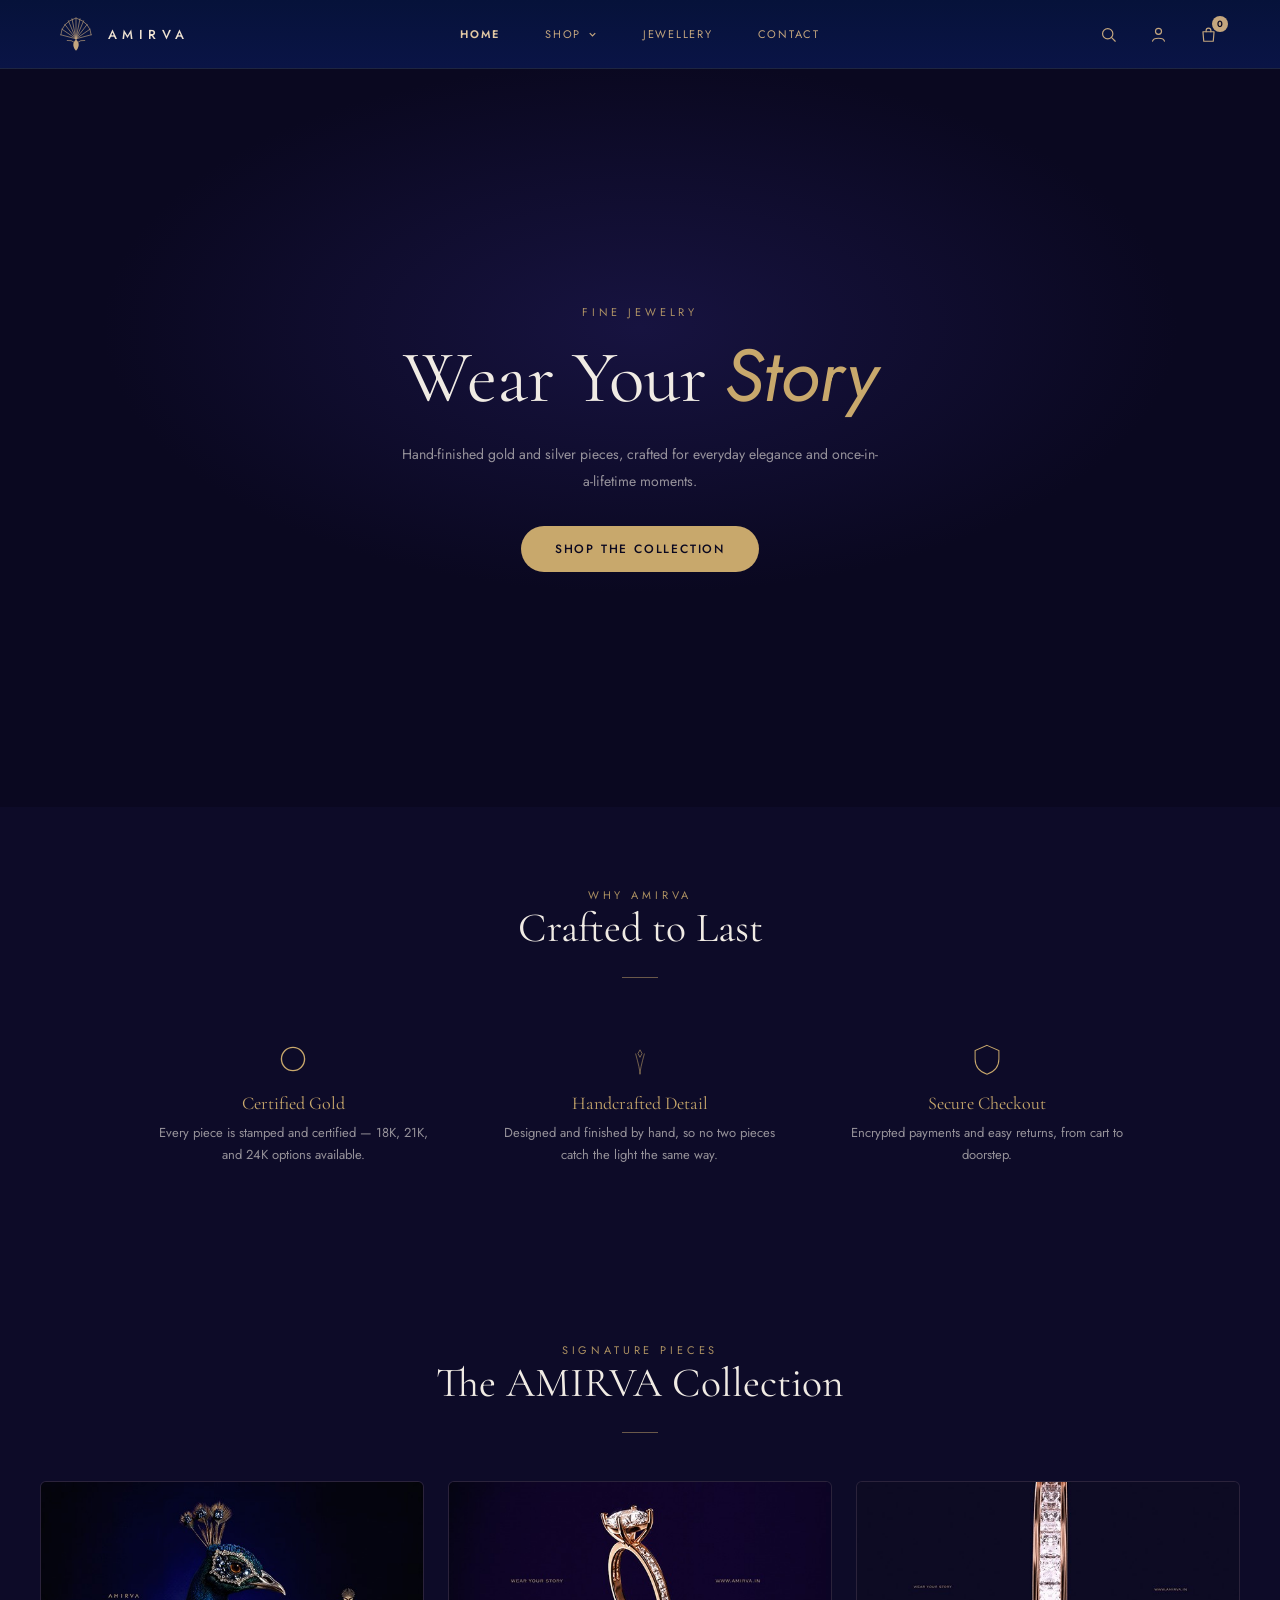
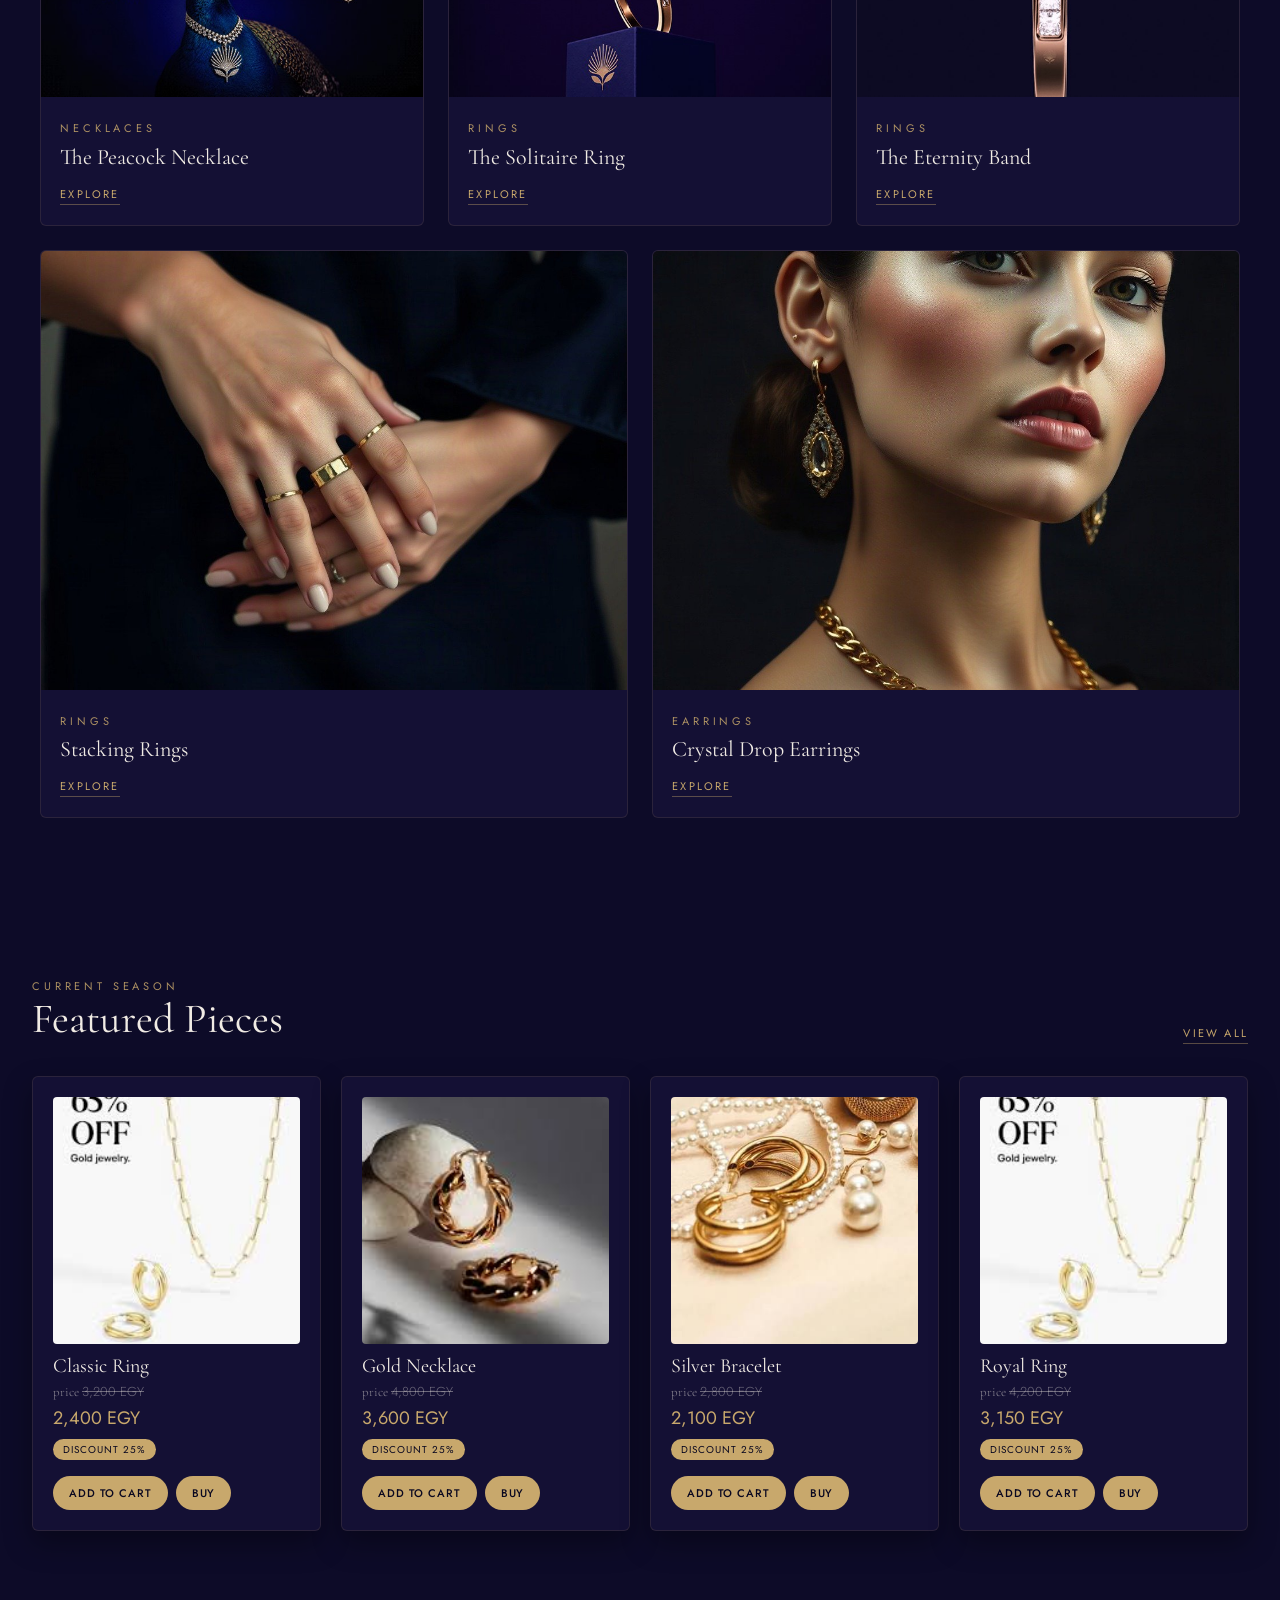
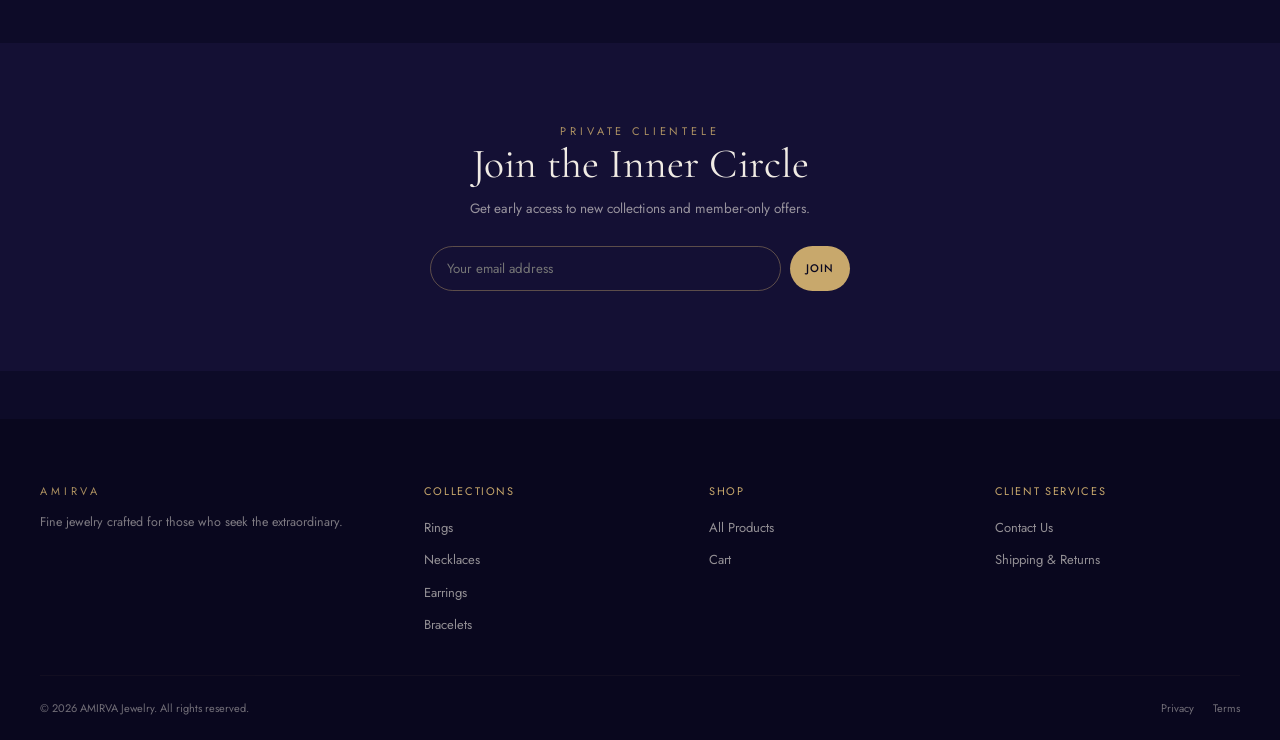
==== index.html @ 0272125b "Initial commit Co-Authored-By: Hagar <697389+hagar@users.noreply.github.com>" ====
<!DOCTYPE html>
<html lang="en">

<head>
    <meta charset="UTF-8">
    <meta name="viewport" content="width=device-width, initial-scale=1.0">
    <title>AMIRVA Jewelry — Home</title>
    <link rel="stylesheet" href="style.css">
</head>

<body>

    <div class="contariar">

        <header class="navbar">

            <a href="index.html" class="logo" aria-label="AMIRVA home">
                <svg class="logo-mark" viewBox="0 0 100 100" aria-hidden="true">
                    <g stroke="currentColor" stroke-width="1.6" stroke-linecap="round" fill="none">
                        <line x1="50" y1="62" x2="12" y2="52"/>
                        <line x1="50" y1="62" x2="15" y2="38"/>
                        <line x1="50" y1="62" x2="22" y2="26"/>
                        <line x1="50" y1="62" x2="31" y2="17"/>
                        <line x1="50" y1="62" x2="40" y2="12"/>
                        <line x1="50" y1="62" x2="50" y2="10"/>
                        <line x1="50" y1="62" x2="60" y2="12"/>
                        <line x1="50" y1="62" x2="69" y2="17"/>
                        <line x1="50" y1="62" x2="78" y2="26"/>
                        <line x1="50" y1="62" x2="85" y2="38"/>
                        <line x1="50" y1="62" x2="88" y2="52"/>
                        <path d="M12 52 Q14 22 50 10 Q86 22 88 52"/>
                    </g>
                    <path d="M50 64 C40 72 42 84 50 92 C58 84 60 72 50 64 Z" fill="currentColor"/>
                    <path d="M28 66 Q38 64 48 72 M72 66 Q62 64 52 72" stroke="currentColor" stroke-width="1.6" fill="none" stroke-linecap="round"/>
                </svg>
                <span class="logo-text">AMIRVA</span>
            </a>

            <nav class="nav-links" aria-label="Main">
                <ul>
                    <li><a href="index.html" class="active">Home</a></li>
                    <li class="has-drop">
                        <a href="web.html">Shop
                            <svg class="chev" viewBox="0 0 12 12" aria-hidden="true"><path d="M3 4.5 L6 7.5 L9 4.5" fill="none" stroke="currentColor" stroke-width="1.3"/></svg>
                        </a>
                        <ul class="drop">
                            <li><a href="web.html?category=rings">Rings</a></li>
                            <li><a href="web.html?category=necklaces">Necklaces</a></li>
                            <li><a href="web.html?category=earrings">Earrings</a></li>
                            <li><a href="web.html?category=bracelets">Bracelets</a></li>
                        </ul>
                    </li>
                    <li><a href="web.html">Jewellery</a></li>
                    <li><a href="#contact">Contact</a></li>
                </ul>
            </nav>

            <div class="nav-icons">
                <form class="nav-search" action="web.html" method="get" role="search">
                    <input class="search" type="search" name="q" placeholder="Search" aria-label="Search products">
                    <button type="button" class="icon-btn search-toggle" aria-label="Search">
                        <svg viewBox="0 0 24 24" aria-hidden="true"><circle cx="11" cy="11" r="6.5"/><path d="M16 16 L20.5 20.5"/></svg>
                    </button>
                </form>
                <a href="#" class="icon-btn" aria-label="Account">
                    <svg viewBox="0 0 24 24" aria-hidden="true"><circle cx="12" cy="8" r="3.8"/><path d="M4.5 20.5 C5.5 15.5 18.5 15.5 19.5 20.5"/></svg>
                </a>
                <a href="cart.html" class="icon-btn cart-link" aria-label="Cart">
                    <svg viewBox="0 0 24 24" aria-hidden="true"><path d="M5 8.5 H19 L18 20.5 H6 Z"/><path d="M9 8.5 V7 A3 3 0 0 1 15 7 V8.5"/></svg>
                    <span id="cart-count" class="cart-badge">0</span>
                </a>
            </div>

        </header>

        <section class="hero">
            <div class="hero-content">
                <div class="eyebrow">Fine Jewelry</div>
                <h1>Wear Your <em>Story</em></h1>
                <p>Hand-finished gold and silver pieces, crafted for everyday elegance and once-in-a-lifetime moments.</p>
                <a href="web.html" class="cta-btn">Shop the Collection</a>
            </div>
        </section>

        <section class="section">
            <div class="eyebrow">Why AMIRVA</div>
            <h2 class="section-title">Crafted to Last</h2>
            <div class="rule"></div>
            <div class="features">
                <div class="feature-card">
                    <svg viewBox="0 0 100 100" fill="none" xmlns="http://www.w3.org/2000/svg">
                        <circle cx="50" cy="50" r="34" stroke="#c8a86c" stroke-width="4" />
                    </svg>
                    <h3>Certified Gold</h3>
                    <p>Every piece is stamped and certified — 18K, 21K, and 24K options available.</p>
                </div>
                <div class="feature-card">
                    <svg viewBox="0 0 100 100" fill="none" xmlns="http://www.w3.org/2000/svg">
                        <path d="M50,23 L44,34 L50,45 L56,34 Z" stroke="#c8a86c" stroke-width="1.6" />
                        <path d="M37,34 Q50,80 50,95" stroke="#c8a86c" stroke-width="1.6" />
                        <path d="M63,34 Q50,80 50,95" stroke="#c8a86c" stroke-width="1.6" />
                    </svg>
                    <h3>Handcrafted Detail</h3>
                    <p>Designed and finished by hand, so no two pieces catch the light the same way.</p>
                </div>
                <div class="feature-card">
                    <svg viewBox="0 0 100 100" fill="none" xmlns="http://www.w3.org/2000/svg">
                        <path d="M50,10 L85,25 L85,50 C85,72 70,88 50,95 C30,88 15,72 15,50 L15,25 Z"
                            stroke="#c8a86c" stroke-width="3" />
                    </svg>
                    <h3>Secure Checkout</h3>
                    <p>Encrypted payments and easy returns, from cart to doorstep.</p>
                </div>
            </div>
        </section>

        <section class="section signature">
            <div class="eyebrow">Signature Pieces</div>
            <h2 class="section-title">The AMIRVA Collection</h2>
            <div class="rule"></div>
            <div class="signature-grid">
                <a href="web.html?category=necklaces" class="signature-card">
                    <img src="campaign-peacock.jpg" alt="Diamond fan pendant necklace worn by a peacock" loading="lazy">
                    <div class="signature-info">
                        <span class="eyebrow">Necklaces</span>
                        <h3>The Peacock Necklace</h3>
                        <span class="signature-link">Explore</span>
                    </div>
                </a>
                <a href="web.html?category=rings" class="signature-card">
                    <img src="campaign-solitaire.jpg" alt="Rose gold solitaire diamond ring on an AMIRVA box" loading="lazy">
                    <div class="signature-info">
                        <span class="eyebrow">Rings</span>
                        <h3>The Solitaire Ring</h3>
                        <span class="signature-link">Explore</span>
                    </div>
                </a>
                <a href="web.html?category=rings" class="signature-card">
                    <img src="campaign-band.jpg" alt="Close-up of a rose gold band set with princess-cut diamonds" loading="lazy">
                    <div class="signature-info">
                        <span class="eyebrow">Rings</span>
                        <h3>The Eternity Band</h3>
                        <span class="signature-link">Explore</span>
                    </div>
                </a>
                <a href="web.html?category=rings" class="signature-card signature-card--wide">
                    <img src="lifestyle-rings.jpg" alt="Hands wearing stacked gold rings" loading="lazy" style="object-position: 50% 55%;">
                    <div class="signature-info">
                        <span class="eyebrow">Rings</span>
                        <h3>Stacking Rings</h3>
                        <span class="signature-link">Explore</span>
                    </div>
                </a>
                <a href="web.html?category=earrings" class="signature-card signature-card--wide">
                    <img src="lifestyle-earrings.jpg" alt="Gold crystal drop earrings worn with a gold chain necklace" loading="lazy" style="object-position: 50% 65%;">
                    <div class="signature-info">
                        <span class="eyebrow">Earrings</span>
                        <h3>Crystal Drop Earrings</h3>
                        <span class="signature-link">Explore</span>
                    </div>
                </a>
            </div>
        </section>

              <section class="section" style="text-align:left; padding-left:0; padding-right:0;">
            <div class="featured-head">
                <div>
                    <div class="eyebrow">Current Season</div>
                    <h2 class="section-title" style="margin:0;">Featured Pieces</h2>
                </div>
                <a href="web.html">View All</a>
            </div>

            <div class="big-grid featured-grid" id="featured-grid"></div>
        </section>

	      <section class="section newsletter">
            <div class="eyebrow">Private Clientele</div>
            <h2 class="section-title">Join the Inner Circle</h2>
            <p class="section-sub">Get early access to new collections and member-only offers.</p>
            <form class="newsform" id="newsForm">
                <input type="email" placeholder="Your email address" required>
                <button type="submit">Join</button>
            </form>
        </section>

               <footer class="site-footer" id="contact">
            <div class="foot-grid">
                <div>
                    <div class="eyebrow" style="margin-bottom:.8rem;">AMIRVA</div>
                    <p>Fine jewelry crafted for those who seek the extraordinary.</p>
                </div>
                <div class="foot-col">
                    <div class="foot-col-title">Collections</div>
                    <ul>
                        <li><a href="web.html?category=rings">Rings</a></li>
                        <li><a href="web.html?category=necklaces">Necklaces</a></li>
                        <li><a href="web.html?category=earrings">Earrings</a></li>
                        <li><a href="web.html?category=bracelets">Bracelets</a></li>
                    </ul>
                </div>
                <div class="foot-col">
                    <div class="foot-col-title">Shop</div>
                    <ul>
                        <li><a href="web.html">All Products</a></li>
                        <li><a href="cart.html">Cart</a></li>
                    </ul>
                </div>
                <div class="foot-col">
                    <div class="foot-col-title">Client Services</div>
                    <ul>
                        <li><a href="#">Contact Us</a></li>
                        <li><a href="#">Shipping & Returns</a></li>
                    </ul>
                </div>
            </div>
            <div class="foot-bottom">
                <div class="copy">© 2026 AMIRVA Jewelry. All rights reserved.</div>
                <div class="legal"><a href="#">Privacy</a><a href="#">Terms</a></div>
            </div>
        </footer>

    </div>
    <script src="data.js"></script>
    <script src="utils.js"></script>
    <script src="cart.js"></script>
    <script src="nav.js"></script>

    <script>
               (function () {
            var grid = document.getElementById('featured-grid');
            if (typeof products === 'undefined' || !grid) return;

            var featured = products.slice().sort(function (a, b) {
                return b.discount - a.discount;
            }).slice(0, 4);

            grid.innerHTML = featured.map(productCardHTML).join('');

            grid.addEventListener('click', function (e) {
                var btn = e.target.closest('button[data-id]');
                if (!btn) return;
                addToCart(Number(btn.dataset.id), 1, null);
                if (btn.classList.contains('buy')) window.location.href = 'cart.html';
            });
        })();

                var form = document.getElementById('newsForm');
        form.addEventListener('submit', function (e) {
            e.preventDefault();
            var btn = form.querySelector('button');
            btn.textContent = 'Joined ✓';
            form.querySelector('input').value = '';
            setTimeout(function () { btn.textContent = 'Join'; }, 2500);
        });
    </script>

</body>

</html>
---- style.css ----
@import url('https://fonts.googleapis.com/css2?family=Cormorant+Garamond:ital,wght@0,300;0,400;0,500;1,300;1,400&family=Jost:wght@300;400;500;600&display=swap');

:root {
  --navy-deep: #0a0820;
  --navy: #0d0b28;
  --navy-panel: #141034;
  --navy-footer: #09071e;
  --gold: #c8a86c;
  --gold-light: #dab878;
  --cream: #f0ebe4;
  --tan: #c4a67e;
  --red: #c0392b;
}

* {
  margin: 0;
  padding: 0;
  box-sizing: border-box;
  font-family: 'Jost', Arial, Helvetica, sans-serif;
}

body {
  background-color: var(--navy);
  color: var(--cream);
}

a { color: inherit; }

h1, h2, h3, .serif {
  font-family: 'Cormorant Garamond', Georgia, 'Times New Roman', serif;
  font-weight: 400;
}

.eyebrow {
  font-size: 11px;
  letter-spacing: .35em;
  text-transform: uppercase;
  color: var(--gold);
  opacity: .85;
}

.rule {
  width: 36px;
  height: 1px;
  background: var(--gold);
  opacity: .5;
  margin: 1.5rem auto;
  border: none;
}

.contariar {
  background-color: var(--navy) !important;
  min-height: 100vh;
  width: 100%;
}

/* ---------- Navbar ---------- */
.navbar {
  position: sticky;
  top: 0;
  z-index: 100;
  display: grid;
  grid-template-columns: 1fr auto 1fr;
  align-items: center;
  padding: 14px 3.5rem;
  background: linear-gradient(180deg, #06123a 0%, #0a1446 100%) !important;
  border-bottom: 1px solid rgba(200, 168, 108, .12);
}

.nav-links ul {
  display: flex;
  justify-content: center;
  align-items: center;
  gap: 2.8rem;
  list-style: none;
}
.nav-links a {
  display: inline-flex;
  align-items: center;
  gap: 6px;
  text-decoration: none;
  color: var(--tan);
  font-size: 11px;
  font-weight: 400;
  letter-spacing: .16em;
  text-transform: uppercase;
  padding: 8px 0;
  transition: color .2s ease;
}
.nav-links a:hover,
.nav-links a:focus-visible { color: var(--gold-light); }
.nav-links a.active { font-weight: 600; color: #e2c9a4; }
.nav-links .chev { width: 11px; height: 11px; }

.has-drop { position: relative; }
.has-drop .drop {
  position: absolute;
  top: 100%;
  left: -1rem;
  min-width: 170px;
  display: flex;
  flex-direction: column;
  gap: 0;
  padding: .6rem 0;
  background: var(--navy-deep);
  border: 1px solid rgba(200, 168, 108, .18);
  border-radius: 6px;
  opacity: 0;
  visibility: hidden;
  transform: translateY(6px);
  transition: opacity .2s ease, transform .2s ease, visibility .2s;
}
.has-drop .drop a { padding: 8px 1rem; width: 100%; }
.has-drop:hover .drop,
.has-drop:focus-within .drop { opacity: 1; visibility: visible; transform: translateY(0); }
.has-drop:hover .chev,
.has-drop:focus-within .chev { transform: rotate(180deg); }
.chev { transition: transform .2s ease; }

.logo {
  justify-self: start;
  display: flex;
  flex-direction: row;
  align-items: center;
  gap: 12px;
  text-decoration: none;
  color: var(--tan);
  padding: 0;
}
.logo-mark { width: 40px; height: 40px; color: var(--tan); }
.logo-text {
  font-family: 'Jost', sans-serif;
  font-size: 13px;
  font-weight: 500;
  letter-spacing: .42em;
  margin-right: -.42em; /* keeps tracked text optically centered */
  color: #efe3d2;
}

.nav-icons {
  display: flex;
  justify-content: flex-end;
  align-items: center;
  gap: 1.1rem;
}
.icon-btn,
.navbar .icon-btn {
  position: relative;
  display: inline-grid;
  place-items: center;
  width: 32px;
  height: 32px;
  padding: 0;
  border-radius: 50%;
  background: transparent !important;
  color: var(--tan) !important;
  text-decoration: none;
}
.icon-btn:hover { color: var(--gold-light) !important; }
.icon-btn svg {
  width: 19px;
  height: 19px;
  fill: none;
  stroke: currentColor;
  stroke-width: 1.5;
  stroke-linecap: round;
  stroke-linejoin: round;
}
.cart-badge {
  position: absolute;
  top: -2px;
  right: -4px;
  min-width: 16px;
  height: 16px;
  padding: 0 4px;
  border-radius: 10px;
  background: var(--tan);
  color: var(--navy-deep);
  font-size: 9px;
  font-weight: 600;
  line-height: 16px;
  text-align: center;
}

.nav-search { display: flex; align-items: center; }
.nav-search .search {
  width: 0;
  padding: 7px 0;
  margin: 0;
  border-color: transparent;
  opacity: 0;
  transition: width .3s ease, padding .3s ease, opacity .2s ease, border-color .3s ease;
}
.nav-search.open .search {
  width: 180px;
  padding: 7px 14px;
  margin-right: 4px;
  opacity: 1;
  border-color: rgba(200, 168, 108, .4);
}

.navbar a:focus-visible,
.navbar button:focus-visible {
  outline: 1px solid var(--gold);
  outline-offset: 4px;
}

button {
  padding: 9px 16px;
  border: none;
  border-radius: 30px;
  background-color: var(--gold) !important;
  color: var(--navy-deep) !important;
  font-size: 11px;
  font-weight: 500;
  letter-spacing: .08em;
  text-transform: uppercase;
  box-shadow: none !important;
  cursor: pointer;
  transition: background-color .2s ease;
}
button:hover {
  background-color: var(--gold-light) !important;
  letter-spacing: .1px;
}
.remove-btn { background-color: var(--red) !important; color: var(--cream) !important; }
.remove-btn:hover { background-color: #e0574a !important; }

.big-grid {
  display: grid;
  grid-template-columns: repeat(5, 1fr);
  gap: 20px;
  padding: 0 2rem 2rem;
}

.image, .cart-item {
  padding: 20px;
  background-color: var(--navy-panel) !important;
  border: 1px solid rgba(200, 168, 108, .12);
  box-shadow: 0 12px 28px rgba(0, 0, 0, .35) !important;
  transition: transform .3s ease, border-color .3s ease;
  border-radius: 6px;
}
.image:hover { transform: translateY(-4px); border-color: rgba(200, 168, 108, .35); }

.image { display: flex; flex-direction: column; align-items: flex-start; }
.image img {
  width: 100%;
  aspect-ratio: 1 / 1;
  object-fit: cover;
  border-radius: 4px;
  background: var(--navy-deep);
}
.card-actions { display: flex; gap: 8px; margin-top: 12px; flex-wrap: wrap; }

.image h2 { color: var(--cream); font-size: 20px; margin: 10px 0 4px; }
.image h3 { color: rgba(240, 235, 228, .55); font-weight: 300; font-size: 13px; }
.image h3 del { color: rgba(240, 235, 228, .4); }

.image h1, .image h1.salse {
  background: transparent !important;
  color: var(--gold) !important;
  font-family: 'Jost', sans-serif;
  font-size: 18px !important;
  margin: 4px 0;
}

.image mark {
  display: inline-flex !important;
  width: fit-content;
  background-color: var(--gold) !important;
  color: var(--navy-deep) !important;
  font-size: 10px !important;
  letter-spacing: .1em;
  text-transform: uppercase;
  padding: 3px 10px;
  border-radius: 20px;
  margin: 4px 0;
}

.cart-item-info p { color: rgba(240, 235, 228, .6); }

/* ---------- Shop page ---------- */
.shop-head { padding: 3.5rem 2rem 2rem; text-align: center; }
.shop-head .section-title { margin-top: .6rem; }
.show-all {
  display: inline-block;
  margin-top: .4rem;
  color: var(--gold);
  font-size: 11px;
  letter-spacing: .2em;
  text-transform: uppercase;
  text-decoration: none;
  border-bottom: 1px solid rgba(200, 168, 108, .4);
}
.show-all[hidden] { display: none; }
.shop-tools {
  display: flex;
  justify-content: space-between;
  align-items: center;
  flex-wrap: wrap;
  gap: 1rem;
  max-width: 1200px;
  margin: 2rem auto 0;
}
.sort { display: flex; gap: 8px; flex-wrap: wrap; }
.sort-btn {
  background: transparent !important;
  color: var(--cream) !important;
  border: 1px solid rgba(200, 168, 108, .35);
}
.sort-btn:hover { background: rgba(200, 168, 108, .12) !important; }
.sort-btn.active,
.sort-btn.active:hover { background: var(--gold) !important; color: var(--navy-deep) !important; border-color: var(--gold); }
.shop-search {
  width: min(260px, 100%);
  padding: 9px 16px;
  border: 1px solid rgba(200, 168, 108, .4);
  border-radius: 20px;
  background: transparent;
  color: var(--cream);
  outline: none;
}
.shop-search::placeholder { color: rgba(240, 235, 228, .5); }
.shop-search:focus { background: rgba(200, 168, 108, .08); }
.no-results { text-align: center; opacity: .6; padding: 2rem; }
.no-results[hidden] { display: none; }

.featured-grid { grid-template-columns: repeat(4, 1fr); }

/* ---------- Signature pieces (home) ---------- */
.signature-grid {
  display: grid;
  grid-template-columns: repeat(6, 1fr);
  gap: 1.5rem;
  max-width: 1200px;
  margin: 3rem auto 0;
  text-align: left;
}
.signature-card {
  grid-column: span 2;
  display: block;
  text-decoration: none;
  color: var(--cream);
  background: var(--navy-panel);
  border: 1px solid rgba(200, 168, 108, .12);
  border-radius: 6px;
  overflow: hidden;
  transition: border-color .3s ease;
}
.signature-card img {
  display: block;
  width: 100%;
  aspect-ratio: 600 / 338;
  object-fit: cover;
}
.signature-card--wide { grid-column: span 3; }
.signature-card--wide img { aspect-ratio: 4 / 3; }
.signature-info { padding: 1.1rem 1.2rem 1.3rem; }
.signature-info h3 { font-size: 22px; margin: .35rem 0 .7rem; }
.signature-link {
  font-size: 11px;
  letter-spacing: .2em;
  text-transform: uppercase;
  color: var(--gold);
  border-bottom: 1px solid rgba(200, 168, 108, .4);
  padding-bottom: 2px;
}
.signature-card:hover,
.signature-card:focus-visible { border-color: rgba(200, 168, 108, .45); outline: none; }
.signature-card:hover .signature-link { border-color: var(--gold); }

/* ---------- Toast (used on every page by utils.js) ---------- */
#toast {
  position: fixed;
  bottom: 24px;
  left: 50%;
  transform: translateX(-50%) translateY(20px);
  background: var(--navy-deep);
  color: var(--cream);
  border: 1px solid var(--gold);
  padding: 12px 22px;
  border-radius: 30px;
  font-size: 13px;
  letter-spacing: .04em;
  opacity: 0;
  transition: opacity .3s ease, transform .3s ease;
  pointer-events: none;
  z-index: 999;
}
#toast.show { opacity: 1; transform: translateX(-50%) translateY(0); }
@media (prefers-reduced-motion: reduce) {
  #toast, .image, .has-drop .drop, .nav-search .search { transition: none; }
}

.cart-summary {
  background-color: var(--navy-panel) !important;
  border: 1px solid rgba(200, 168, 108, .15);
}
.discount-form input {
  background: transparent;
  border: 1px solid rgba(200, 168, 108, .4);
  color: var(--cream);
}
.error-text { color: #e0574a !important; }

.hero {
  position: relative;
  min-height: 82vh;
  display: flex;
  align-items: center;
  justify-content: center;
  text-align: center;
  overflow: hidden;
  background:
    radial-gradient(ellipse 70% 60% at 50% 35%, #171340 0%, transparent 60%),
    var(--navy-deep);
  padding: 2rem 1.5rem;
}
.hero-content { position: relative; z-index: 2; max-width: 760px; }
.hero h1 {
  font-size: clamp(2.4rem, 6vw, 4.6rem);
  line-height: 1.1;
  color: var(--cream);
  margin: 1rem 0 1.4rem;
}
.hero h1 em { color: var(--gold); font-style: italic; }
.hero p { font-size: 14px; line-height: 1.9; opacity: .6; max-width: 480px; margin: 0 auto 2rem; }
.hero .cta-btn {
  display: inline-block;
  padding: 14px 34px;
  background: var(--gold);
  color: var(--navy-deep);
  text-decoration: none;
  border-radius: 30px;
  font-size: 12px;
  letter-spacing: .15em;
  text-transform: uppercase;
  font-weight: 500;
  transition: background-color .2s ease;
}
.hero .cta-btn:hover { background: var(--gold-light); }

.section { padding: 5rem 1.5rem; text-align: center; }
.section-title { font-size: clamp(1.8rem, 4vw, 2.6rem); margin-bottom: .5rem; }
.section-sub { max-width: 560px; margin: 0 auto; font-size: 13.5px; opacity: .6; line-height: 1.8; }

.features {
  display: grid;
  grid-template-columns: repeat(3, 1fr);
  gap: 2.5rem;
  max-width: 1000px;
  margin: 3rem auto 0;
}
.feature-card { padding: 1rem; }
.feature-card svg { width: 34px; height: 34px; margin: 0 auto 1rem; display: block; }
.feature-card h3 { font-size: 18px; color: var(--gold); margin-bottom: .5rem; }
.feature-card p { font-size: 13px; opacity: .6; line-height: 1.7; }

.featured-head {
  display: flex;
  justify-content: space-between;
  align-items: flex-end;
  padding: 0 2rem;
  margin-bottom: 2rem;
  text-align: left;
}
.featured-head a {
  text-decoration: none;
  color: var(--gold);
  font-size: 11px;
  letter-spacing: .2em;
  text-transform: uppercase;
  border-bottom: 1px solid rgba(200, 168, 108, .4);
  padding-bottom: 2px;
}

.newsletter { background: var(--navy-panel); }
.newsform {
  display: flex;
  gap: .6rem;
  max-width: 420px;
  margin: 1.5rem auto 0;
}
.newsform input {
  flex: 1;
  padding: 12px 16px;
  border-radius: 30px;
  border: 1px solid rgba(200, 168, 108, .4);
  background: transparent;
  color: var(--cream);
  outline: none;
}

.site-footer {
  background: var(--navy-footer);
  padding: 4rem 2rem 1.5rem;
  margin-top: 3rem;
}
.foot-grid {
  display: grid;
  grid-template-columns: 1.4fr 1fr 1fr 1fr;
  gap: 2.5rem;
  max-width: 1200px;
  margin: 0 auto 2.5rem;
  text-align: left;
}
.foot-grid p { font-size: 12.5px; opacity: .5; line-height: 1.8; }
.foot-col-title {
  font-size: 11px;
  letter-spacing: .15em;
  text-transform: uppercase;
  color: var(--gold);
  margin-bottom: 1rem;
}
.foot-col ul { list-style: none; display: flex; flex-direction: column; gap: .6rem; }
.foot-col ul li a { text-decoration: none; color: var(--cream); opacity: .6; font-size: 13px; }
.foot-col ul li a:hover { opacity: 1; color: var(--gold); }
.foot-bottom {
  max-width: 1200px;
  margin: 0 auto;
  padding-top: 1.5rem;
  border-top: 1px solid rgba(200, 168, 108, .1);
  display: flex;
  justify-content: space-between;
  flex-wrap: wrap;
  gap: 1rem;
  font-size: 11px;
  opacity: .45;
}
.foot-bottom .legal { display: flex; gap: 1.2rem; }
.foot-bottom .legal a { text-decoration: none; color: var(--cream); }

@media (max-width: 1000px) {
  .navbar { padding: 12px 1.5rem; }
  .nav-links ul { gap: 1.4rem; }
  .nav-search.open .search { width: 130px; }
}
@media (max-width: 760px) {
  .navbar {
    grid-template-columns: 1fr auto;
    grid-template-areas: "logo icons" "links links";
    row-gap: 8px;
  }
  .logo { grid-area: logo; gap: 10px; }
  .logo-mark { width: 34px; height: 34px; }
  .nav-icons { grid-area: icons; }
  .nav-links { grid-area: links; overflow-x: auto; }
  .nav-links ul { gap: 1.4rem; justify-content: center; }
  .has-drop .drop { display: none; }
  .nav-search.open .search { width: 110px; }
}

@media (max-width: 1200px) {
  .big-grid { grid-template-columns: repeat(4, 1fr); }
}
@media (max-width: 1000px) and (min-width: 700px) {
  .big-grid, .featured-grid { grid-template-columns: repeat(3, 1fr); }
  .signature-card, .signature-card--wide { grid-column: span 3; }
  .signature-grid > :nth-child(3) { grid-column: 1 / -1; }
  .signature-grid > :nth-child(3) img { aspect-ratio: 16 / 7; }
  .features { grid-template-columns: 1fr; }
  .foot-grid { grid-template-columns: 1fr 1fr; }
}
@media (max-width: 699px) {
  .big-grid, .featured-grid { grid-template-columns: repeat(2, 1fr); gap: 12px; padding: 0 1rem 2rem; }
  .image { padding: 12px; }
  .shop-tools { justify-content: center; }
  .signature-card, .signature-card--wide,
  .signature-grid > :nth-child(3) { grid-column: 1 / -1; }
  .signature-grid > :nth-child(3) img { aspect-ratio: 600 / 338; }
  .features { grid-template-columns: 1fr; }
  .foot-grid { grid-template-columns: 1fr; }
  .featured-head { flex-direction: column; align-items: flex-start; gap: .8rem; }
}
@media (max-width: 420px) {
  .big-grid, .featured-grid { grid-template-columns: 1fr; }
}
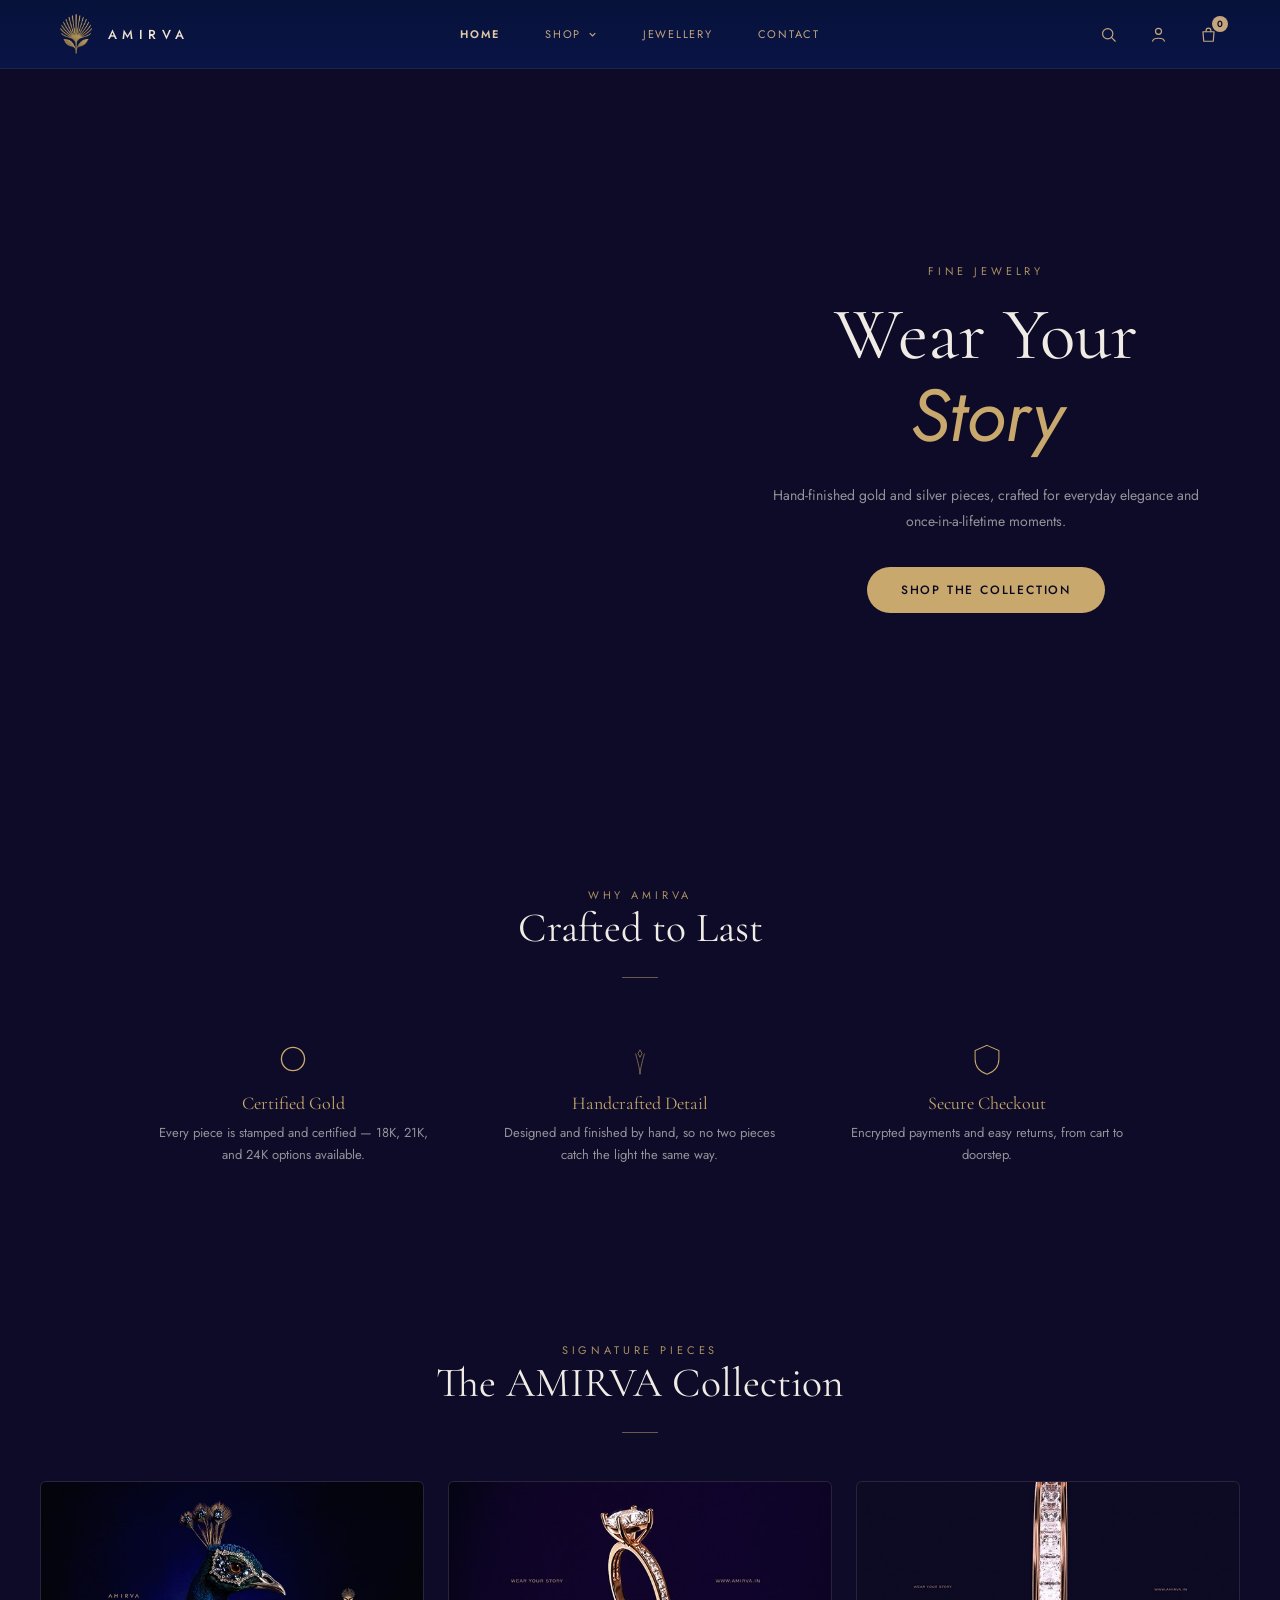
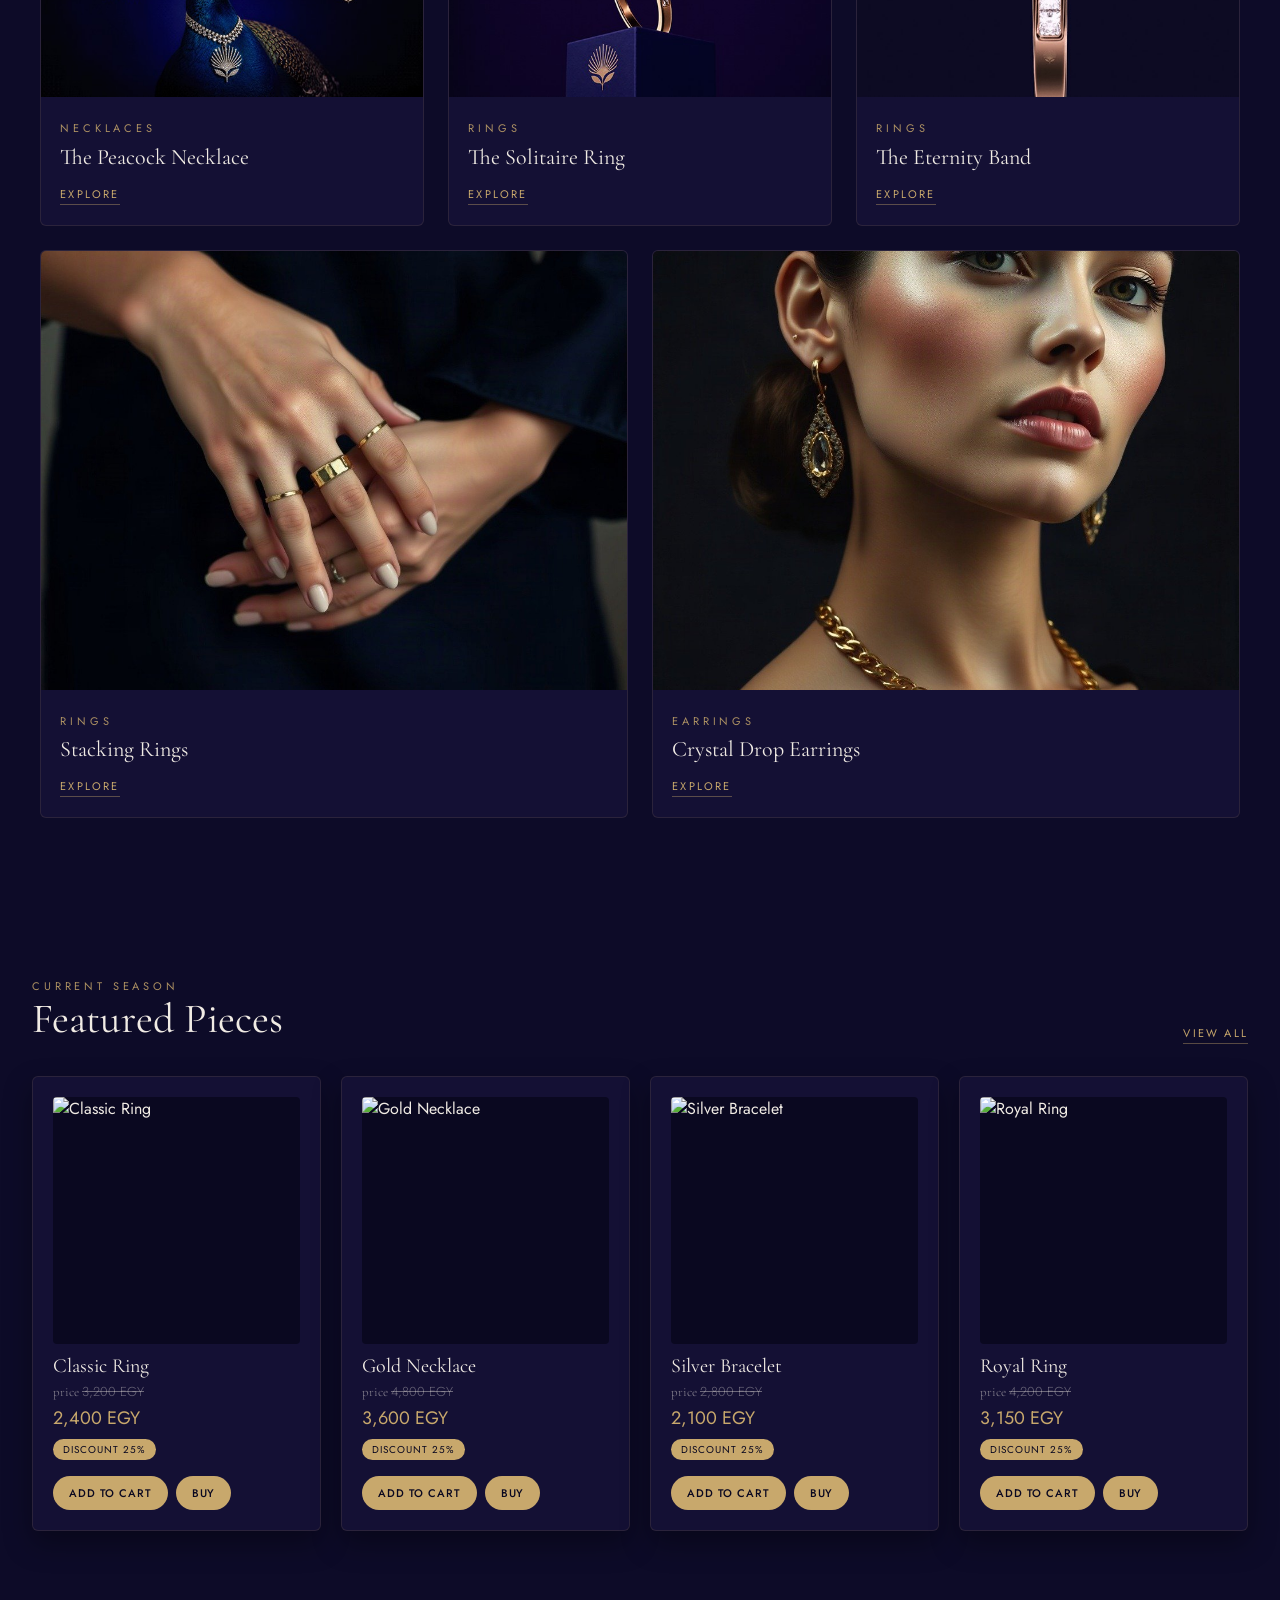
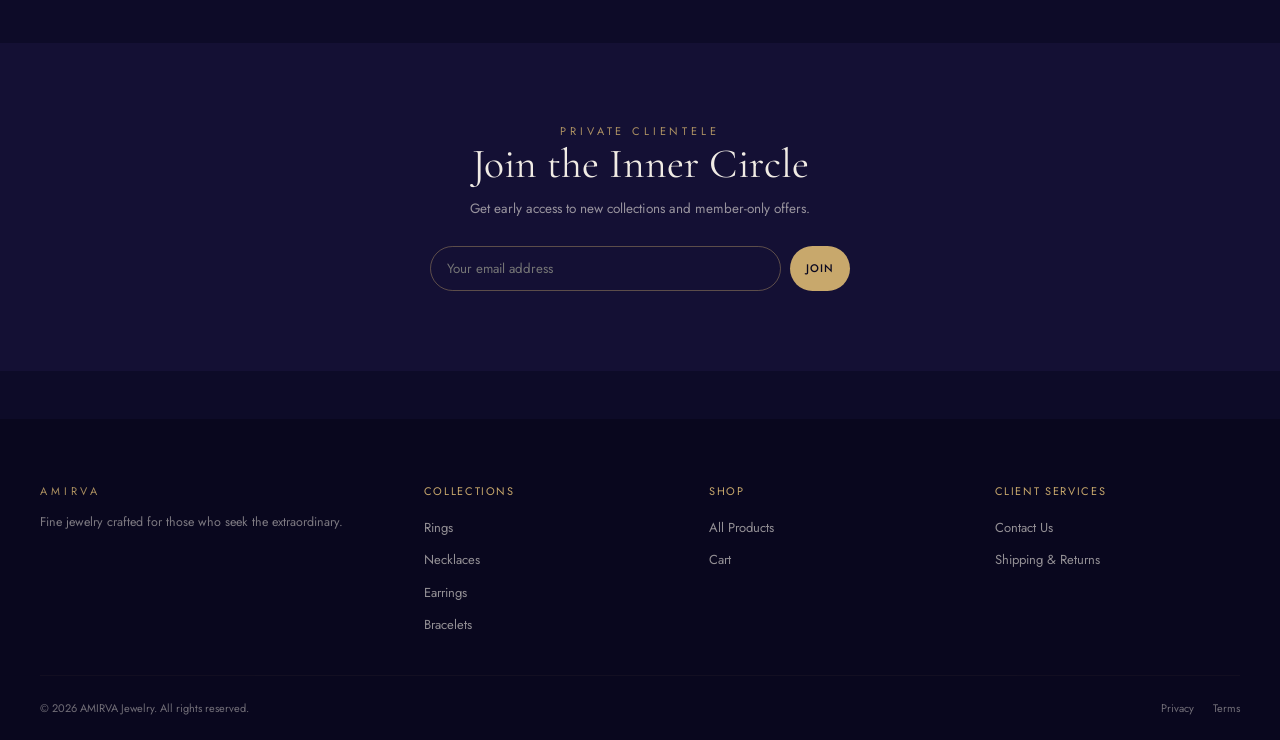
==== commit fd632763: "Replace SVG logo with logo.png and update assets Replace inline SVG logo with an external logo.png a" ====
--- a/index.html
+++ b/index.html
@@ -15,24 +15,7 @@
         <header class="navbar">
 
             <a href="index.html" class="logo" aria-label="AMIRVA home">
-                <svg class="logo-mark" viewBox="0 0 100 100" aria-hidden="true">
-                    <g stroke="currentColor" stroke-width="1.6" stroke-linecap="round" fill="none">
-                        <line x1="50" y1="62" x2="12" y2="52"/>
-                        <line x1="50" y1="62" x2="15" y2="38"/>
-                        <line x1="50" y1="62" x2="22" y2="26"/>
-                        <line x1="50" y1="62" x2="31" y2="17"/>
-                        <line x1="50" y1="62" x2="40" y2="12"/>
-                        <line x1="50" y1="62" x2="50" y2="10"/>
-                        <line x1="50" y1="62" x2="60" y2="12"/>
-                        <line x1="50" y1="62" x2="69" y2="17"/>
-                        <line x1="50" y1="62" x2="78" y2="26"/>
-                        <line x1="50" y1="62" x2="85" y2="38"/>
-                        <line x1="50" y1="62" x2="88" y2="52"/>
-                        <path d="M12 52 Q14 22 50 10 Q86 22 88 52"/>
-                    </g>
-                    <path d="M50 64 C40 72 42 84 50 92 C58 84 60 72 50 64 Z" fill="currentColor"/>
-                    <path d="M28 66 Q38 64 48 72 M72 66 Q62 64 52 72" stroke="currentColor" stroke-width="1.6" fill="none" stroke-linecap="round"/>
-                </svg>
+             <img class="logo-mark" src="logo.png" alt="">   
                 <span class="logo-text">AMIRVA</span>
             </a>
 
--- a/style.css
+++ b/style.css
@@ -413,12 +413,12 @@
   text-align: center;
   overflow: hidden;
   background:
-    radial-gradient(ellipse 70% 60% at 50% 35%, #171340 0%, transparent 60%),
+      background:
+    linear-gradient(90deg, rgba(10,8,32,0) 40%, rgba(10,8,32,.85) 100%),
+    url('peacock.png') center / cover no-repeat,
     var(--navy-deep);
-  padding: 2rem 1.5rem;
-}
-.hero-content { position: relative; z-index: 2; max-width: 760px; }
-.hero h1 {
+}
+.hero-content { position: relative; z-index: 2; max-width: 460px; margin-left: auto; margin-right: 5vw; }.hero h1 {
   font-size: clamp(2.4rem, 6vw, 4.6rem);
   line-height: 1.1;
   color: var(--cream);
